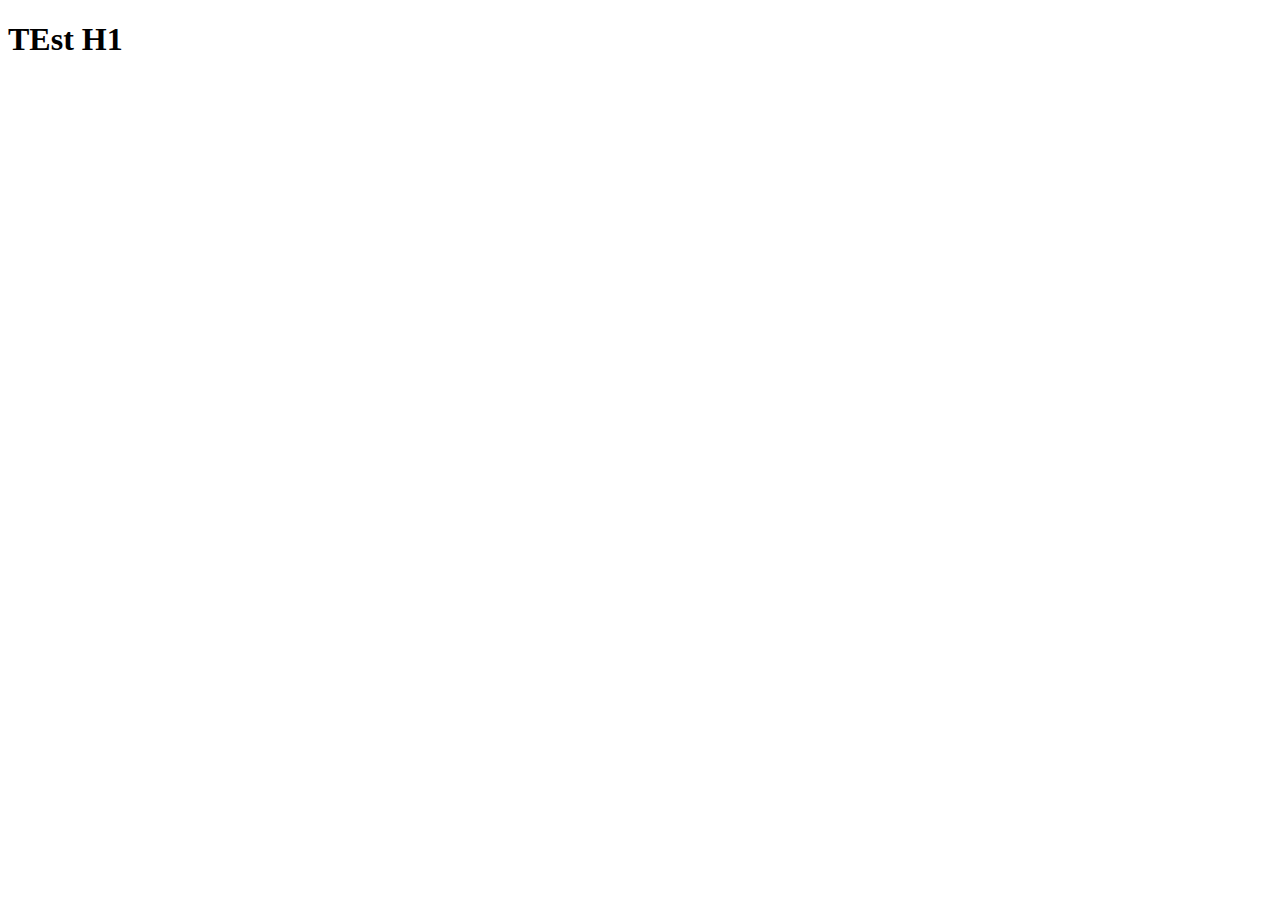
==== index.html @ 1679d5b9 "feat: add index.html file" ====
<!DOCTYPE html>
<html lang="en">
<head>
    <meta charset="UTF-8">
    <meta http-equiv="X-UA-Compatible" content="IE=edge">
    <meta name="viewport" content="width=device-width, initial-scale=1.0">
    <title>Andrey So - CV</title>
</head>
<body>
    <h1>TEst H1</h1>
</body>
</html>
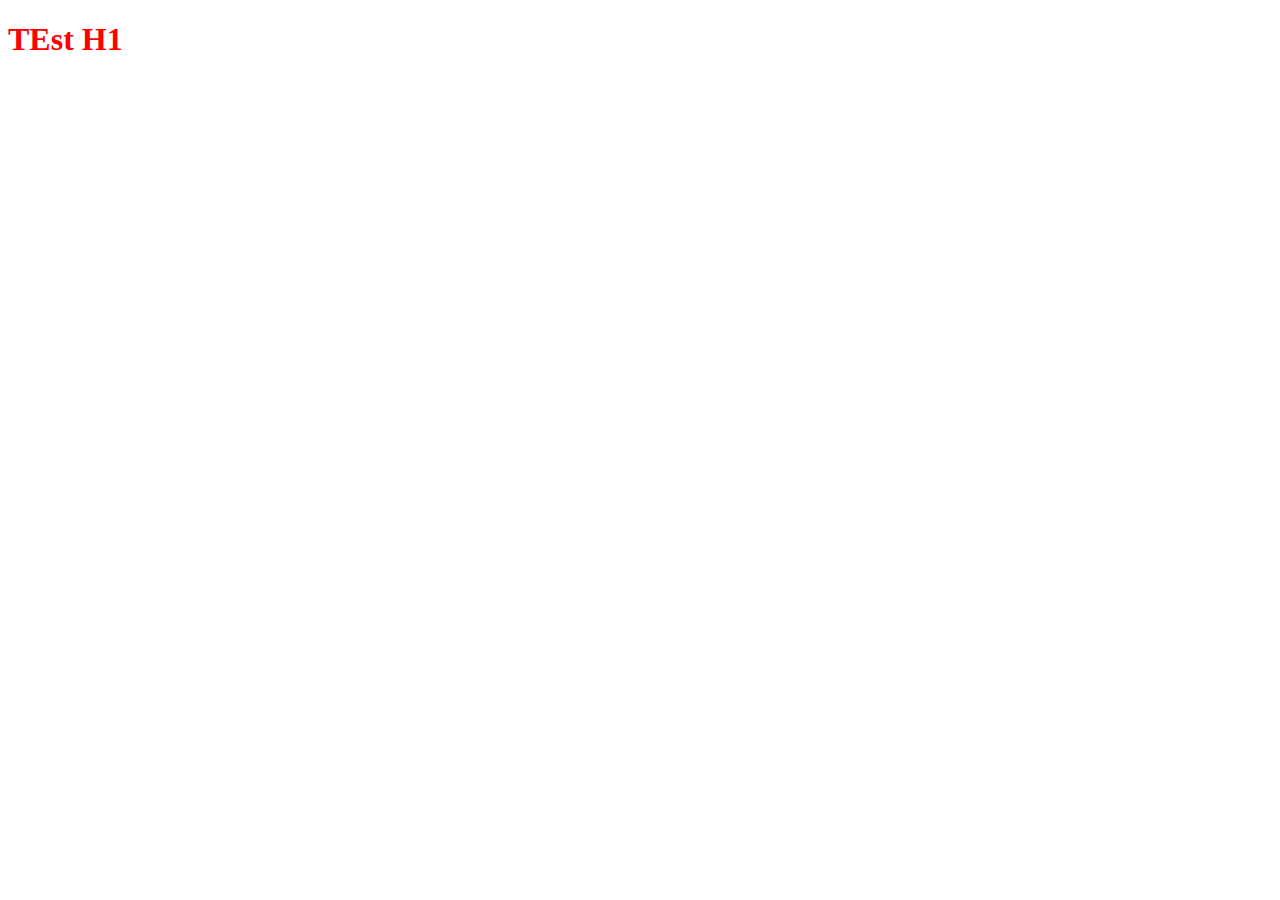
==== commit fe8c191a: "feat: add css file" ====
--- a/index.html
+++ b/index.html
@@ -4,6 +4,7 @@
     <meta charset="UTF-8">
     <meta http-equiv="X-UA-Compatible" content="IE=edge">
     <meta name="viewport" content="width=device-width, initial-scale=1.0">
+    <link rel="stylesheet" type="text/css" href="style.css">
     <title>Andrey So - CV</title>
 </head>
 <body>
--- a/style.css
+++ b/style.css
@@ -0,0 +1,3 @@
+h1{
+    color: red;
+}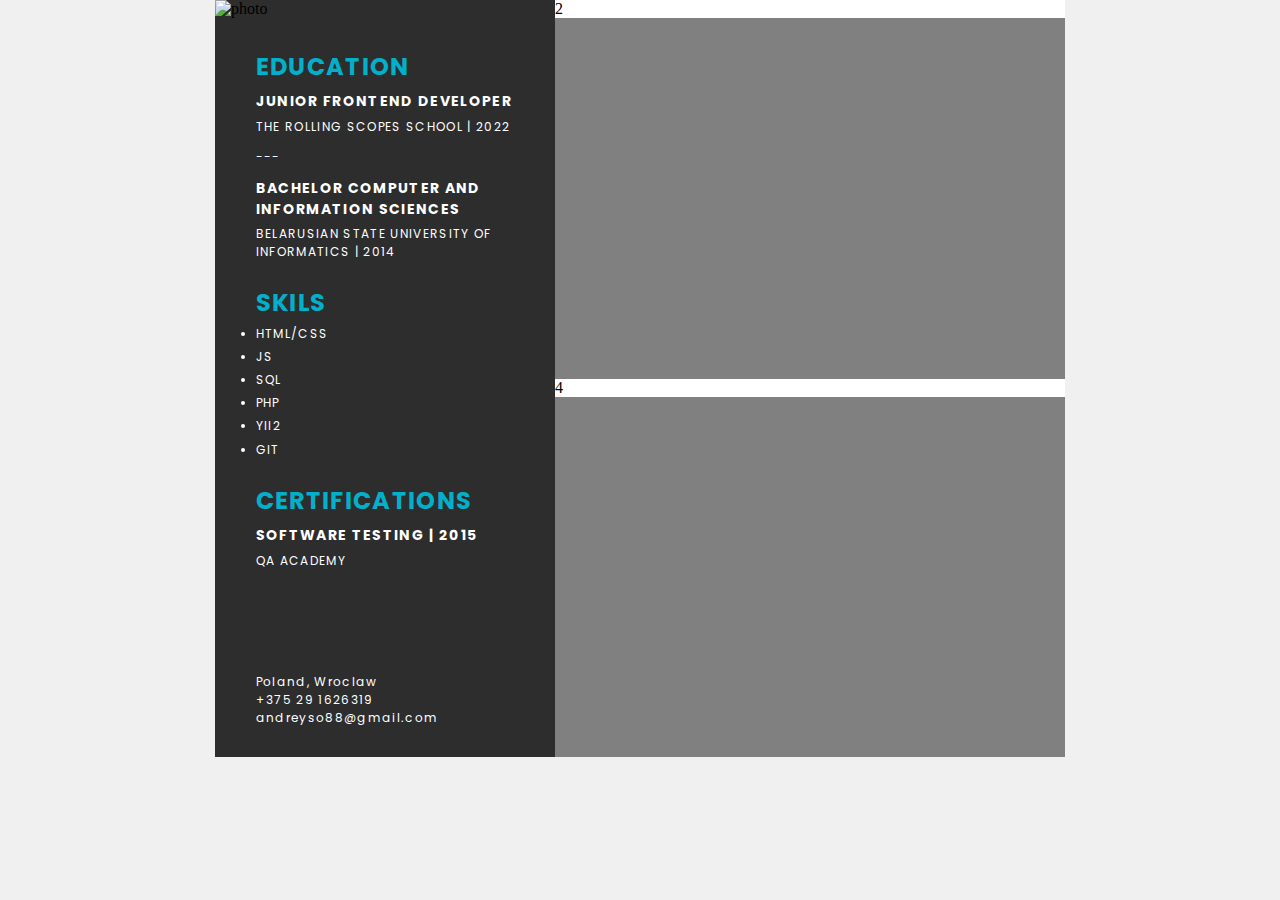
==== commit 7c777512: "feat: add code in html and css , not finish" ====
--- a/index.html
+++ b/index.html
@@ -5,9 +5,42 @@
     <meta http-equiv="X-UA-Compatible" content="IE=edge">
     <meta name="viewport" content="width=device-width, initial-scale=1.0">
     <link rel="stylesheet" type="text/css" href="style.css">
+    <link rel="preconnect" href="https://fonts.googleapis.com">
+    <link rel="preconnect" href="https://fonts.gstatic.com" crossorigin>
+    <link href="https://fonts.googleapis.com/css2?family=Poppins:wght@500&display=swap" rel="stylesheet">
     <title>Andrey So - CV</title>
 </head>
 <body>
-    <h1>TEst H1</h1>
+    <div class="container">
+        <div class="block one block-left"><img src="https://raw.githubusercontent.com/AndreySo1/And-rs/master/foto449.jpg" alt="photo"></div>
+        <div class="block two block-right">2</div>
+        <!-- <div class="clearfix"></div> -->
+        <!-- <div class="break"></div> -->
+        <div class="block block-left three">
+            <div class="education">
+                <h3>Education</h3>
+                <h4>Junior Frontend Developer</h4>
+                <p>The Rolling Scopes School | 2022</p>
+                <p>---</p>
+                <h4>Bachelor Computer and Information Sciences</h4>
+                <p>Belarusian State University of Informatics | 2014</p>
+
+                <h3>Skils</h3>
+                <li>HTML/CSS</li>
+                <li>JS</li>
+                <li>SQL</li>
+                <li>PHP</li>
+                <li>YII2</li>
+                <li>Git</li>
+
+                <h3>Certifications</h3>
+                <h4>Software Testing | 2015</h4>
+                <p>QA Academy</p>
+
+                <p>Poland, Wroclaw <br> +375 29 1626319 <br> andreyso88@gmail.com</p>
+            </div>
+        </div>
+        <div class="block four block-right">4</div>
+    </div>
 </body>
 </html>--- a/style.css
+++ b/style.css
@@ -1,3 +1,74 @@
-h1{
-    color: red;
-}+body{
+    margin: 0;
+ background-color: rgb(240, 240, 240); 
+}
+
+.container{
+display: flex;
+flex-direction: row;
+justify-content: flex-start;
+align-items: flex-start;
+flex-wrap: wrap;
+align-content: flex-start;
+width: 850px;
+height: auto;
+background-color: gray;
+margin: auto;
+}
+
+.block{
+    margin: auto;
+}
+
+.block-left{
+    width: 40%;
+    background-color: #2d2d2d;
+}
+.block-right{
+    width: 60%;
+    background-color: #fff;
+}
+img{
+    width: 100%;
+}
+.two{
+
+}
+.three{
+    width: 40%;
+    height: auto;
+}
+.education{
+    margin: 9% 12%;
+    /* width: 40%; */
+    height: auto;
+}
+.education h3{
+    margin-bottom: 0%;
+    color: #01b0ca;
+    text-transform: uppercase;
+    letter-spacing: 1pt;
+    font:bold 24px 'Poppins', sans-serif;
+}
+.education h4{
+    margin-bottom: 0%;
+    margin-top: 3%;
+    color: #fff;
+    text-transform: uppercase;
+    letter-spacing: 1pt;
+    font:bold 14px 'Poppins', sans-serif;
+}
+
+.education p,li{
+    margin-top: 2%;
+    color: #fff;
+    text-transform: uppercase;
+    letter-spacing: 1pt;
+    font:normal 12px 'Poppins', sans-serif;
+}
+
+.education p:last-child{
+    margin-top: 40%;
+    text-transform: none;
+}
+
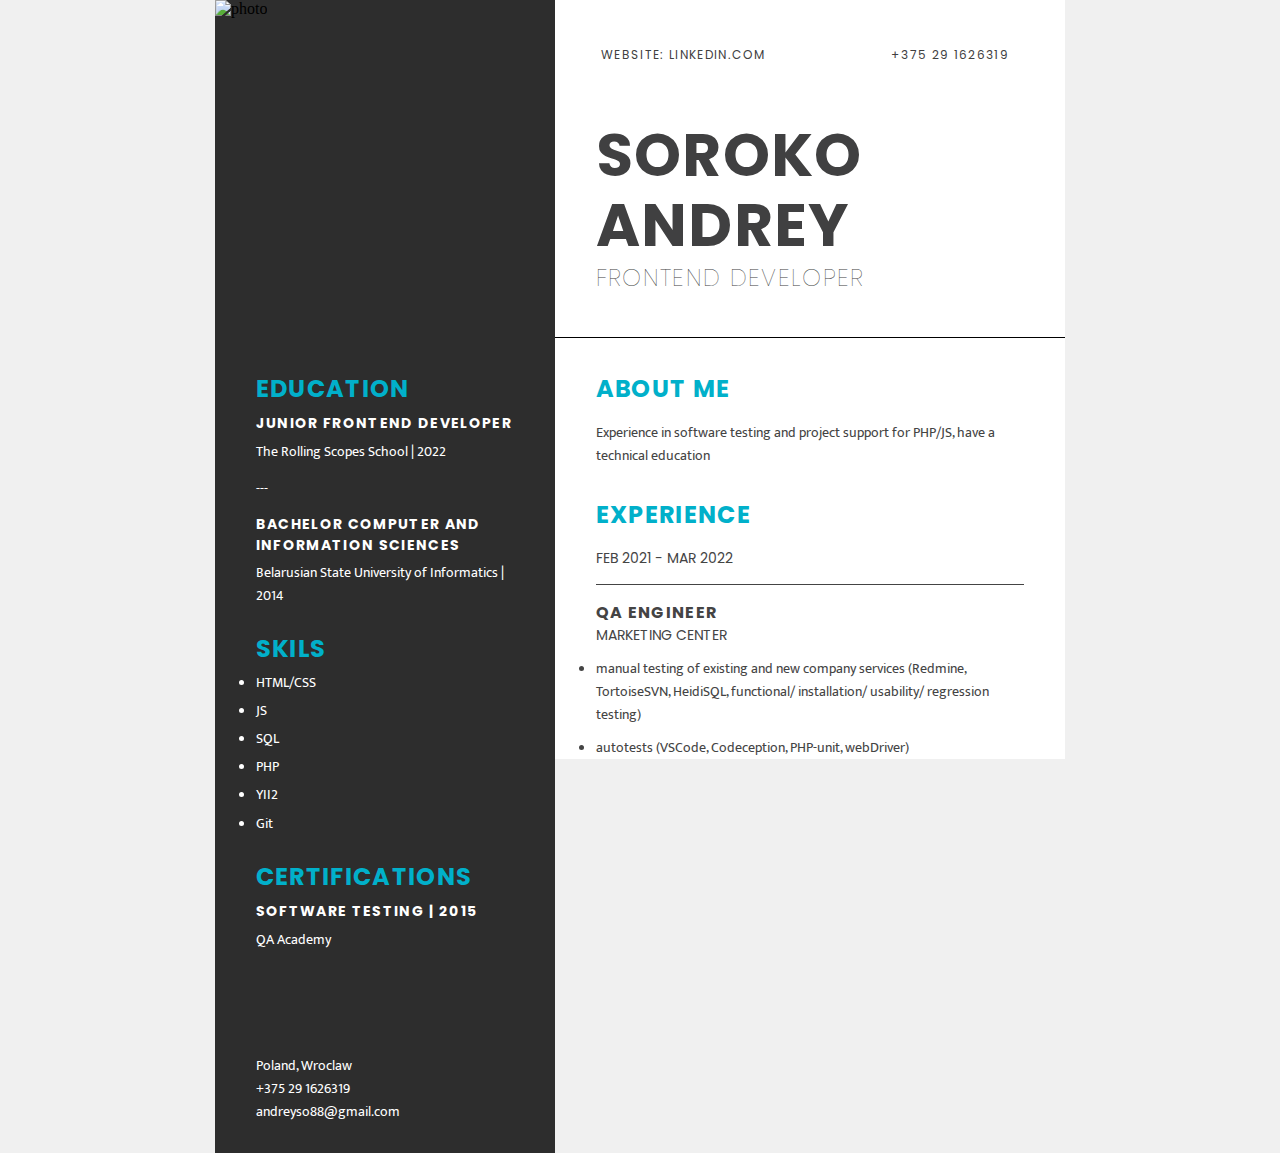
==== commit db95ac97: "feat: add code html,css" ====
--- a/index.html
+++ b/index.html
@@ -7,15 +7,30 @@
     <link rel="stylesheet" type="text/css" href="style.css">
     <link rel="preconnect" href="https://fonts.googleapis.com">
     <link rel="preconnect" href="https://fonts.gstatic.com" crossorigin>
-    <link href="https://fonts.googleapis.com/css2?family=Poppins:wght@500&display=swap" rel="stylesheet">
+    <!-- <link href="https://fonts.googleapis.com/css2?family=Poppins:wght@500&display=swap" rel="stylesheet"> -->
+    <link href="https://fonts.googleapis.com/css2?family=Mukta&family=Poppins:wght@500&display=swap" rel="stylesheet">
     <title>Andrey So - CV</title>
 </head>
 <body>
     <div class="container">
-        <div class="block one block-left"><img src="https://raw.githubusercontent.com/AndreySo1/And-rs/master/foto449.jpg" alt="photo"></div>
-        <div class="block two block-right">2</div>
-        <!-- <div class="clearfix"></div> -->
-        <!-- <div class="break"></div> -->
+        <div class="block one block-left">
+            <img src="https://raw.githubusercontent.com/AndreySo1/And-rs/master/foto449.jpg" alt="photo">
+        </div>
+        <div class="block block-right two">
+            <div class="name">
+                <div class="name-contact">
+                    <span>website: linkedin.com</span>
+                    <span class="phone"> +375 29 1626319</span>
+                </div>
+                <div class="name-sl">
+                    Soroko<br>Andrey
+                </div>
+                <div class="name-job">
+                    Frontend Developer
+                </div>
+                <hr>
+            </div>
+        </div>
         <div class="block block-left three">
             <div class="education">
                 <h3>Education</h3>
@@ -40,7 +55,19 @@
                 <p>Poland, Wroclaw <br> +375 29 1626319 <br> andreyso88@gmail.com</p>
             </div>
         </div>
-        <div class="block four block-right">4</div>
+        <div class="block block-right four">
+            <div class="info">
+                <h3>About me</h3>
+                <p>Experience in software testing and project support for PHP/JS, have a technical education</p>
+                <h3>Experience</h3>
+                <span>feb 2021 - mar 2022</span>
+                <hr>
+                <h4>QA Engineer</h4>
+                <span>Marketing Center</span>
+                <li>manual testing of existing and new company services (Redmine, TortoiseSVN, HeidiSQL, functional/ installation/ usability/ regression testing)</li>
+                <li>autotests (VSCode, Codeception, PHP-unit, webDriver)</li>
+            </div>
+        </div>
     </div>
 </body>
 </html>--- a/style.css
+++ b/style.css
@@ -1,6 +1,6 @@
 body{
     margin: 0;
- background-color: rgb(240, 240, 240); 
+     background-color: rgb(240, 240, 240); 
 }
 
 .container{
@@ -11,13 +11,13 @@
 flex-wrap: wrap;
 align-content: flex-start;
 width: 850px;
-height: auto;
-background-color: gray;
+/* height: auto; */
+/* background-color: gray; */
 margin: auto;
 }
 
 .block{
-    margin: auto;
+
 }
 
 .block-left{
@@ -28,11 +28,61 @@
     width: 60%;
     background-color: #fff;
 }
+.one{
+    height: 340px;
+}
 img{
     width: 100%;
 }
+hr{
+    border: none;
+    background-color: #000;
+    color: #000;
+    height: 1px;
+    margin-top: 42px;
+}
 .two{
-
+/* border-bottom: 1px solid #000; */
+height: 340px;
+}
+.name{
+    /* background-color: aqua; */
+    /* display: flex;
+    flex-direction: column;
+    justify-content: flex-start;
+    align-items: center;
+    flex-wrap: wrap;
+    align-content: space-around; */
+    display: block;
+    width: 100%;
+    margin-top: 2%;
+    color: #404041;
+    text-transform: uppercase;
+    letter-spacing: 1pt;
+    font:normal 12px 'Poppins', sans-serif;
+}
+.name-contact{
+width: 80%;
+display: inline-block;
+margin-top: 7%;
+margin-left: 9%;
+}
+.name span{
+    display: inline-block;
+    width: 50%;   
+}
+.phone{
+    text-align: right;
+    float: right;
+}
+.name-sl{
+    margin:11% 8% 0;
+    font:bold 60px 'Poppins', sans-serif;
+    line-height: 70px;
+}
+.name-job{
+    margin:0 8% 0;
+    font:100 24px 'Poppins', sans-serif;
 }
 .three{
     width: 40%;
@@ -43,14 +93,14 @@
     /* width: 40%; */
     height: auto;
 }
-.education h3{
+h3{
     margin-bottom: 0%;
     color: #01b0ca;
     text-transform: uppercase;
     letter-spacing: 1pt;
     font:bold 24px 'Poppins', sans-serif;
 }
-.education h4{
+h4{
     margin-bottom: 0%;
     margin-top: 3%;
     color: #fff;
@@ -59,16 +109,51 @@
     font:bold 14px 'Poppins', sans-serif;
 }
 
-.education p,li{
+p,li{
     margin-top: 2%;
     color: #fff;
-    text-transform: uppercase;
-    letter-spacing: 1pt;
-    font:normal 12px 'Poppins', sans-serif;
+    /* text-transform: uppercase; */
+    /* letter-spacing: 1pt; */
+    font: normal 14px 'Mukta', sans-serif;
 }
 
 .education p:last-child{
     margin-top: 40%;
     text-transform: none;
 }
+.four{
+    background-color: #FFF;
+}
 
+.info h3{
+    margin:6% 8% 3%; 
+}
+
+.info p{   
+    margin:2% 8% 0; 
+    color: #444;
+}
+
+.info span{
+    font:normal 14px 'Poppins', sans-serif;
+    text-transform: uppercase;
+    color: #444;
+    margin:0 8% 0;
+}
+.info hr{
+    margin:3% 8%;
+    border: none;
+    background-color: #444;
+    color: #444;
+    height: 1px;
+}
+.info h4{
+    font:bold 16px 'Poppins', sans-serif;
+    margin:0 8% 0;
+    color: #444; 
+}
+.info li{
+    margin:2% 8% 0; 
+    color: #444;
+}
+
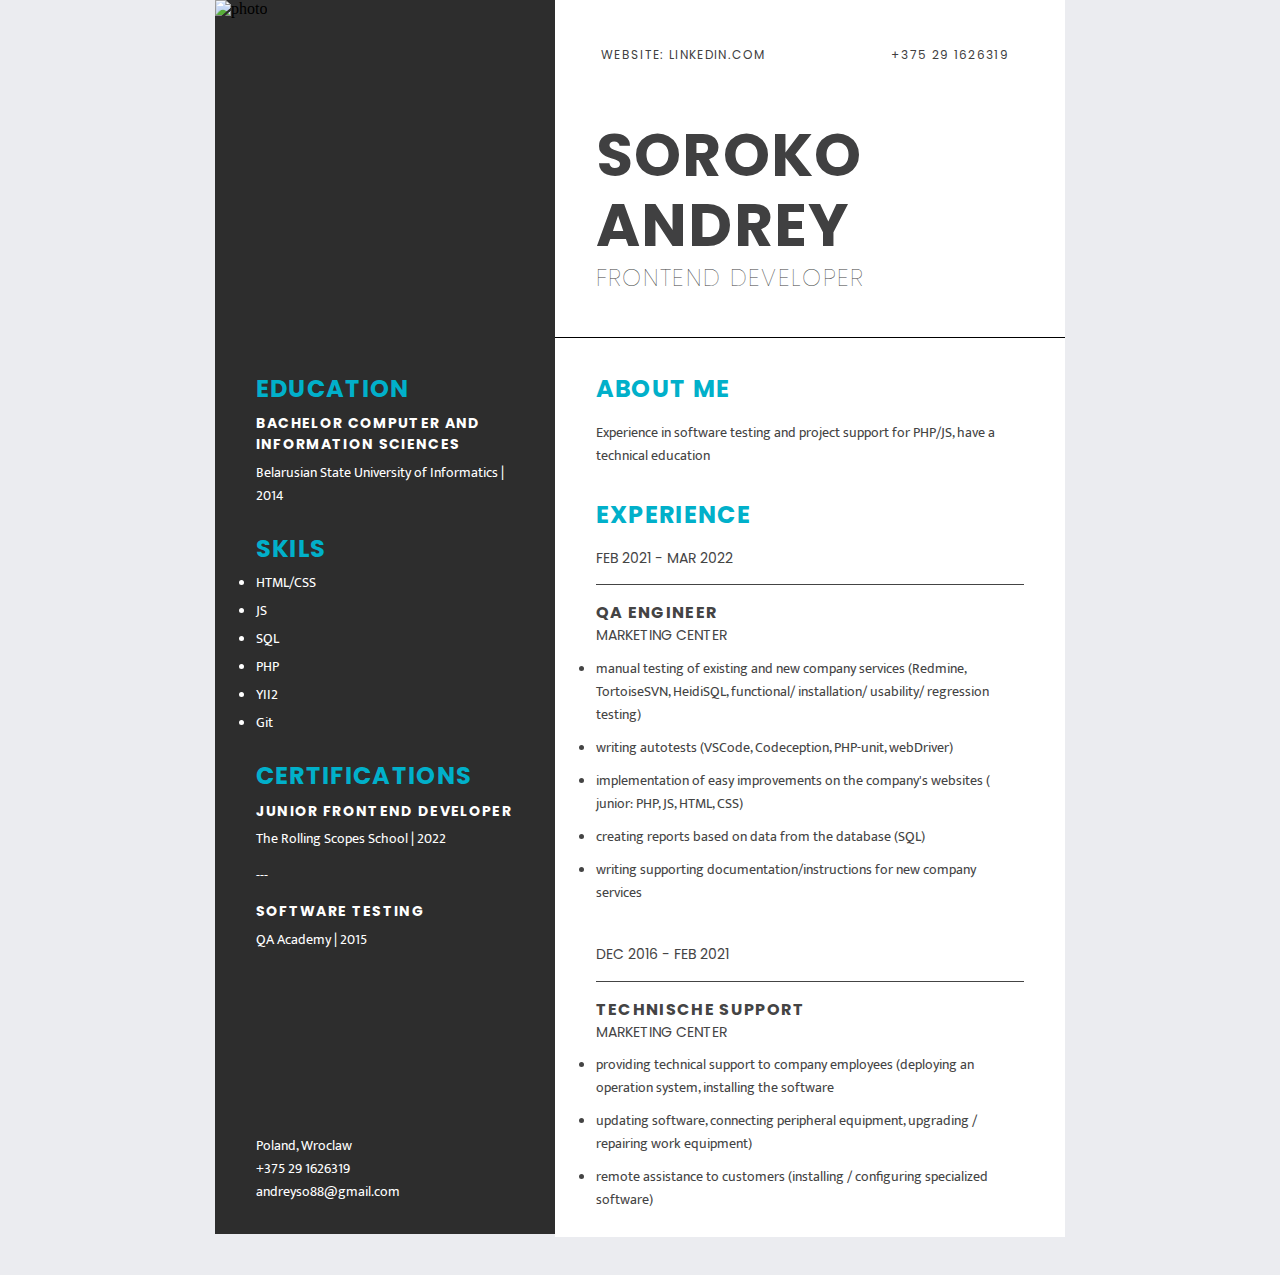
==== commit f3ff7004: "feat: redact code and style" ====
--- a/index.html
+++ b/index.html
@@ -14,7 +14,8 @@
 <body>
     <div class="container">
         <div class="block one block-left">
-            <img src="https://raw.githubusercontent.com/AndreySo1/And-rs/master/foto449.jpg" alt="photo">
+            <!-- <img src="https://raw.githubusercontent.com/AndreySo1/And-rs/master/foto449.jpg" alt="photo"> -->
+            <img src="https://raw.githubusercontent.com/AndreySo1/And-rs/master/cv340px.jpg" alt="photo">
         </div>
         <div class="block block-right two">
             <div class="name">
@@ -34,9 +35,6 @@
         <div class="block block-left three">
             <div class="education">
                 <h3>Education</h3>
-                <h4>Junior Frontend Developer</h4>
-                <p>The Rolling Scopes School | 2022</p>
-                <p>---</p>
                 <h4>Bachelor Computer and Information Sciences</h4>
                 <p>Belarusian State University of Informatics | 2014</p>
 
@@ -49,8 +47,11 @@
                 <li>Git</li>
 
                 <h3>Certifications</h3>
-                <h4>Software Testing | 2015</h4>
-                <p>QA Academy</p>
+                <h4>Junior Frontend Developer</h4>
+                <p>The Rolling Scopes School | 2022</p>
+                <p>---</p>
+                <h4>Software Testing</h4>
+                <p>QA Academy | 2015</p>
 
                 <p>Poland, Wroclaw <br> +375 29 1626319 <br> andreyso88@gmail.com</p>
             </div>
@@ -60,12 +61,24 @@
                 <h3>About me</h3>
                 <p>Experience in software testing and project support for PHP/JS, have a technical education</p>
                 <h3>Experience</h3>
+
                 <span>feb 2021 - mar 2022</span>
                 <hr>
                 <h4>QA Engineer</h4>
                 <span>Marketing Center</span>
                 <li>manual testing of existing and new company services (Redmine, TortoiseSVN, HeidiSQL, functional/ installation/ usability/ regression testing)</li>
-                <li>autotests (VSCode, Codeception, PHP-unit, webDriver)</li>
+                <li>writing autotests (VSCode, Codeception, PHP-unit, webDriver)</li>
+                <li>implementation of easy improvements on the company's websites ( junior: PHP, JS, HTML, CSS)</li>
+                <li>creating reports based on data from the database (SQL)</li>
+                <li>writing supporting documentation/instructions for new company services</li>
+
+                <span id="space">dec 2016 - feb 2021</span>
+                <hr>
+                <h4>Technische Support</h4>
+                <span>Marketing Center</span>
+                <li>providing technical support to company employees (deploying an operation system, installing the software</li>
+                <li>updating software, connecting peripheral equipment, upgrading / repairing work equipment)</li>
+                <li>remote assistance to customers (installing / configuring specialized software)</li>
             </div>
         </div>
     </div>
--- a/style.css
+++ b/style.css
@@ -1,6 +1,6 @@
 body{
     margin: 0;
-     background-color: rgb(240, 240, 240); 
+     background-color: #ebecf0; 
 }
 
 .container{
@@ -11,13 +11,8 @@
 flex-wrap: wrap;
 align-content: flex-start;
 width: 850px;
-/* height: auto; */
-/* background-color: gray; */
 margin: auto;
-}
-
-.block{
-
+margin-bottom: 3%;
 }
 
 .block-left{
@@ -41,18 +36,12 @@
     height: 1px;
     margin-top: 42px;
 }
+
 .two{
-/* border-bottom: 1px solid #000; */
 height: 340px;
 }
+
 .name{
-    /* background-color: aqua; */
-    /* display: flex;
-    flex-direction: column;
-    justify-content: flex-start;
-    align-items: center;
-    flex-wrap: wrap;
-    align-content: space-around; */
     display: block;
     width: 100%;
     margin-top: 2%;
@@ -61,38 +50,43 @@
     letter-spacing: 1pt;
     font:normal 12px 'Poppins', sans-serif;
 }
+
 .name-contact{
 width: 80%;
 display: inline-block;
 margin-top: 7%;
 margin-left: 9%;
 }
+
 .name span{
     display: inline-block;
     width: 50%;   
 }
+
 .phone{
     text-align: right;
     float: right;
 }
+
 .name-sl{
     margin:11% 8% 0;
     font:bold 60px 'Poppins', sans-serif;
     line-height: 70px;
 }
+
 .name-job{
     margin:0 8% 0;
     font:100 24px 'Poppins', sans-serif;
 }
+
 .three{
     width: 40%;
-    height: auto;
 }
+
 .education{
     margin: 9% 12%;
-    /* width: 40%; */
-    height: auto;
 }
+
 h3{
     margin-bottom: 0%;
     color: #01b0ca;
@@ -100,6 +94,7 @@
     letter-spacing: 1pt;
     font:bold 24px 'Poppins', sans-serif;
 }
+
 h4{
     margin-bottom: 0%;
     margin-top: 3%;
@@ -112,19 +107,20 @@
 p,li{
     margin-top: 2%;
     color: #fff;
-    /* text-transform: uppercase; */
-    /* letter-spacing: 1pt; */
     font: normal 14px 'Mukta', sans-serif;
 }
 
 .education p:last-child{
-    margin-top: 40%;
+    margin-top: 71%;
     text-transform: none;
 }
 .four{
     background-color: #FFF;
 }
 
+.info{
+margin-bottom: 5%;
+}
 .info h3{
     margin:6% 8% 3%; 
 }
@@ -140,6 +136,7 @@
     color: #444;
     margin:0 8% 0;
 }
+
 .info hr{
     margin:3% 8%;
     border: none;
@@ -147,13 +144,20 @@
     color: #444;
     height: 1px;
 }
+
 .info h4{
     font:bold 16px 'Poppins', sans-serif;
     margin:0 8% 0;
     color: #444; 
 }
+
 .info li{
     margin:2% 8% 0; 
     color: #444;
 }
 
+#space{
+    display: block;
+    margin-top: 40px;
+}
+
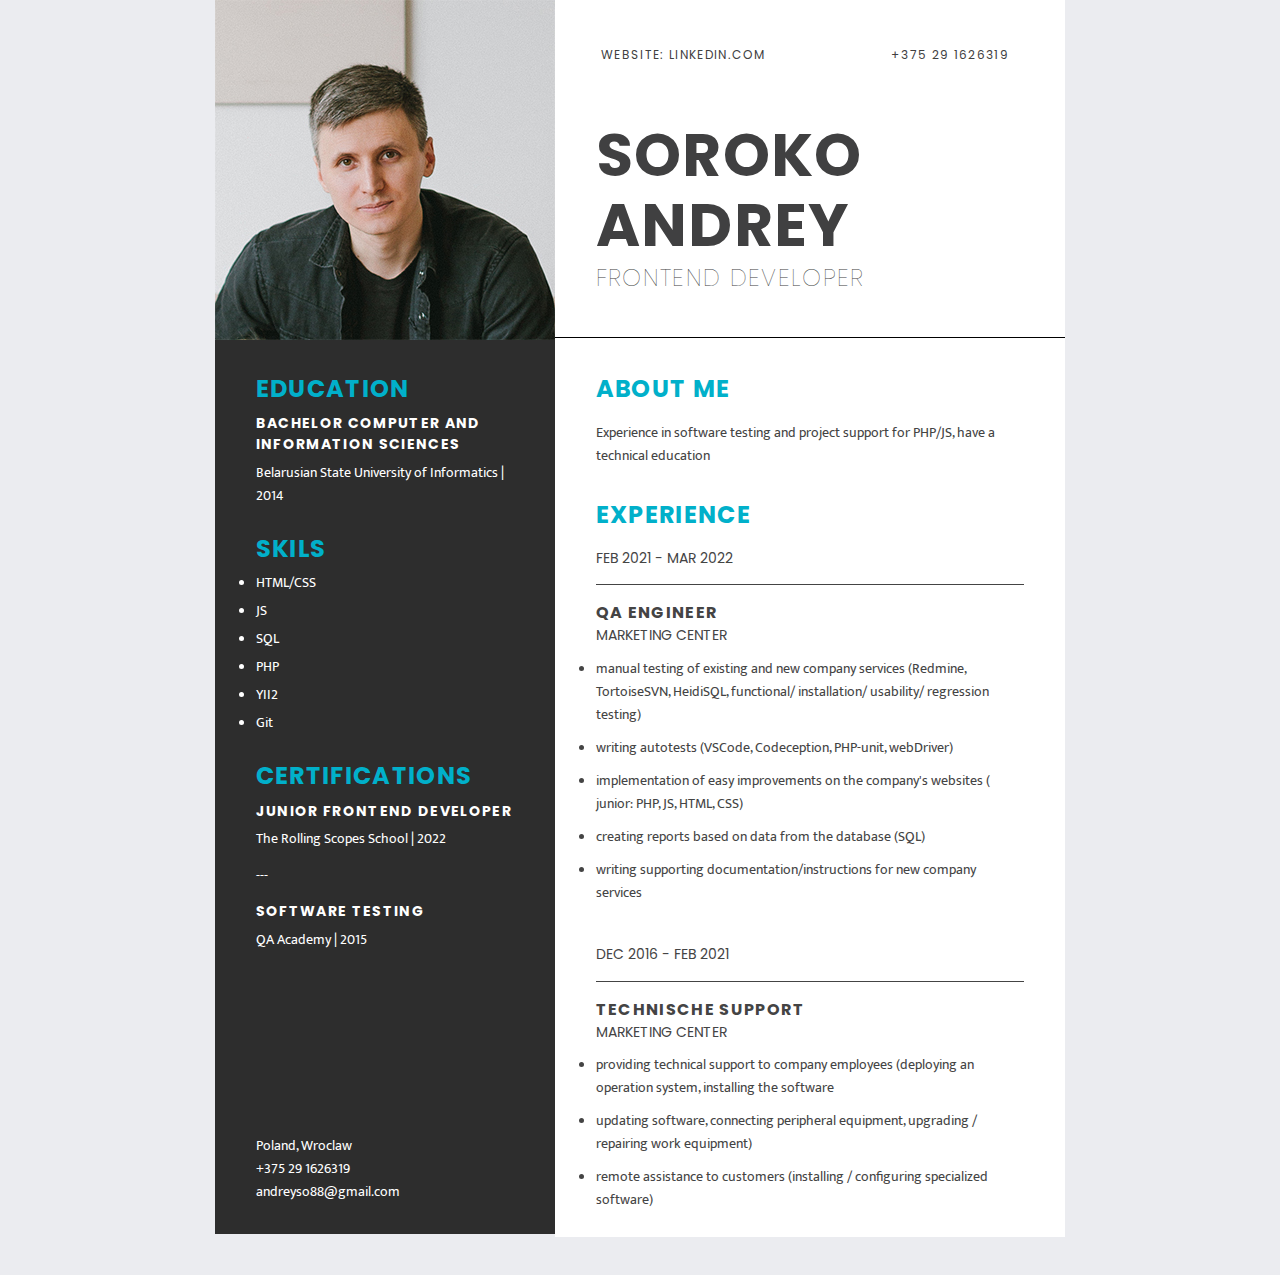
==== commit b6234faa: "feat: add photo" ====
--- a/index.html
+++ b/index.html
@@ -15,7 +15,8 @@
     <div class="container">
         <div class="block one block-left">
             <!-- <img src="https://raw.githubusercontent.com/AndreySo1/And-rs/master/foto449.jpg" alt="photo"> -->
-            <img src="https://raw.githubusercontent.com/AndreySo1/And-rs/master/cv340px.jpg" alt="photo">
+            <!-- <img src="https://raw.githubusercontent.com/AndreySo1/And-rs/master/cv340px.jpg" alt="photo"> -->
+            <img src="cv340px.jpg" alt="photo">
         </div>
         <div class="block block-right two">
             <div class="name">
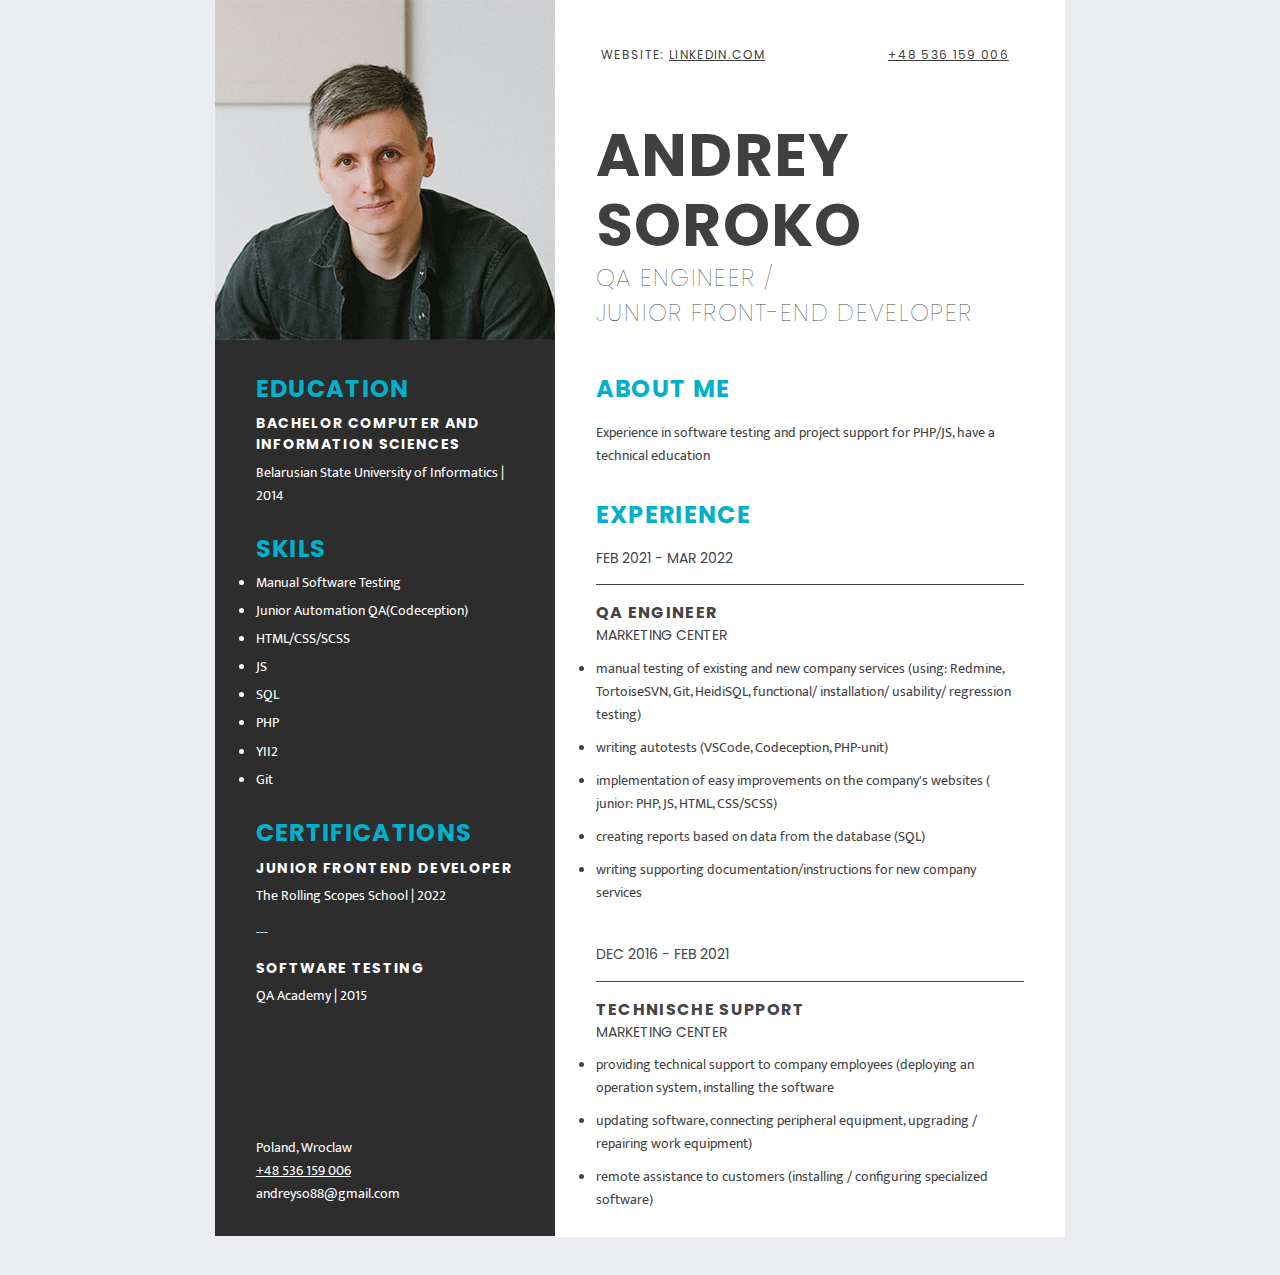
==== commit b4f5eed9: "fix: fixing information" ====
--- a/index.html
+++ b/index.html
@@ -7,28 +7,25 @@
     <link rel="stylesheet" type="text/css" href="style.css">
     <link rel="preconnect" href="https://fonts.googleapis.com">
     <link rel="preconnect" href="https://fonts.gstatic.com" crossorigin>
-    <!-- <link href="https://fonts.googleapis.com/css2?family=Poppins:wght@500&display=swap" rel="stylesheet"> -->
     <link href="https://fonts.googleapis.com/css2?family=Mukta&family=Poppins:wght@500&display=swap" rel="stylesheet">
     <title>Andrey So - CV</title>
 </head>
 <body>
     <div class="container">
         <div class="block one block-left">
-            <!-- <img src="https://raw.githubusercontent.com/AndreySo1/And-rs/master/foto449.jpg" alt="photo"> -->
-            <!-- <img src="https://raw.githubusercontent.com/AndreySo1/And-rs/master/cv340px.jpg" alt="photo"> -->
             <img src="cv340px.jpg" alt="photo">
         </div>
         <div class="block block-right two">
             <div class="name">
                 <div class="name-contact">
-                    <span>website: linkedin.com</span>
-                    <span class="phone"> +375 29 1626319</span>
+                    <span>website: <a href="https://www.linkedin.com/in/soroko-andrey88/">linkedin.com</a></span>
+                    <span class="phone"><a href="tel:+48536159006"> +48 536 159 006</a></span>
                 </div>
                 <div class="name-sl">
-                    Soroko<br>Andrey
+                    Andrey<br>Soroko
                 </div>
                 <div class="name-job">
-                    Frontend Developer
+                    QA Engineer /<br>Junior Front-end Developer
                 </div>
                 <hr>
             </div>
@@ -40,7 +37,9 @@
                 <p>Belarusian State University of Informatics | 2014</p>
 
                 <h3>Skils</h3>
-                <li>HTML/CSS</li>
+                <li>Manual Software Testing</li>
+                <li>Junior Automation QA(Codeception)</li>
+                <li>HTML/CSS/SCSS</li>
                 <li>JS</li>
                 <li>SQL</li>
                 <li>PHP</li>
@@ -54,7 +53,9 @@
                 <h4>Software Testing</h4>
                 <p>QA Academy | 2015</p>
 
-                <p>Poland, Wroclaw <br> +375 29 1626319 <br> andreyso88@gmail.com</p>
+                <p>Poland, Wroclaw <br>
+                <a href="tel: +48536159006">+48 536 159 006</a><br>
+                <a href="mailto: andreyso88@gmail.com"></a>andreyso88@gmail.com</p>
             </div>
         </div>
         <div class="block block-right four">
@@ -67,9 +68,9 @@
                 <hr>
                 <h4>QA Engineer</h4>
                 <span>Marketing Center</span>
-                <li>manual testing of existing and new company services (Redmine, TortoiseSVN, HeidiSQL, functional/ installation/ usability/ regression testing)</li>
-                <li>writing autotests (VSCode, Codeception, PHP-unit, webDriver)</li>
-                <li>implementation of easy improvements on the company's websites ( junior: PHP, JS, HTML, CSS)</li>
+                <li>manual testing of existing and new company services (using: Redmine, TortoiseSVN, Git, HeidiSQL, functional/ installation/ usability/ regression testing)</li>
+                <li>writing autotests (VSCode, Codeception, PHP-unit)</li>
+                <li>implementation of easy improvements on the company's websites ( junior: PHP, JS, HTML, CSS/SCSS)</li>
                 <li>creating reports based on data from the database (SQL)</li>
                 <li>writing supporting documentation/instructions for new company services</li>
 
--- a/style.css
+++ b/style.css
@@ -57,6 +57,9 @@
 margin-top: 7%;
 margin-left: 9%;
 }
+.name-contact a{
+    color: #404041;
+}
 
 .name span{
     display: inline-block;
@@ -110,8 +113,12 @@
     font: normal 14px 'Mukta', sans-serif;
 }
 
+.education a{
+    color: #fff;
+    font: normal 14px 'Mukta', sans-serif;
+}
 .education p:last-child{
-    margin-top: 71%;
+    margin-top: 50%;
     text-transform: none;
 }
 .four{
